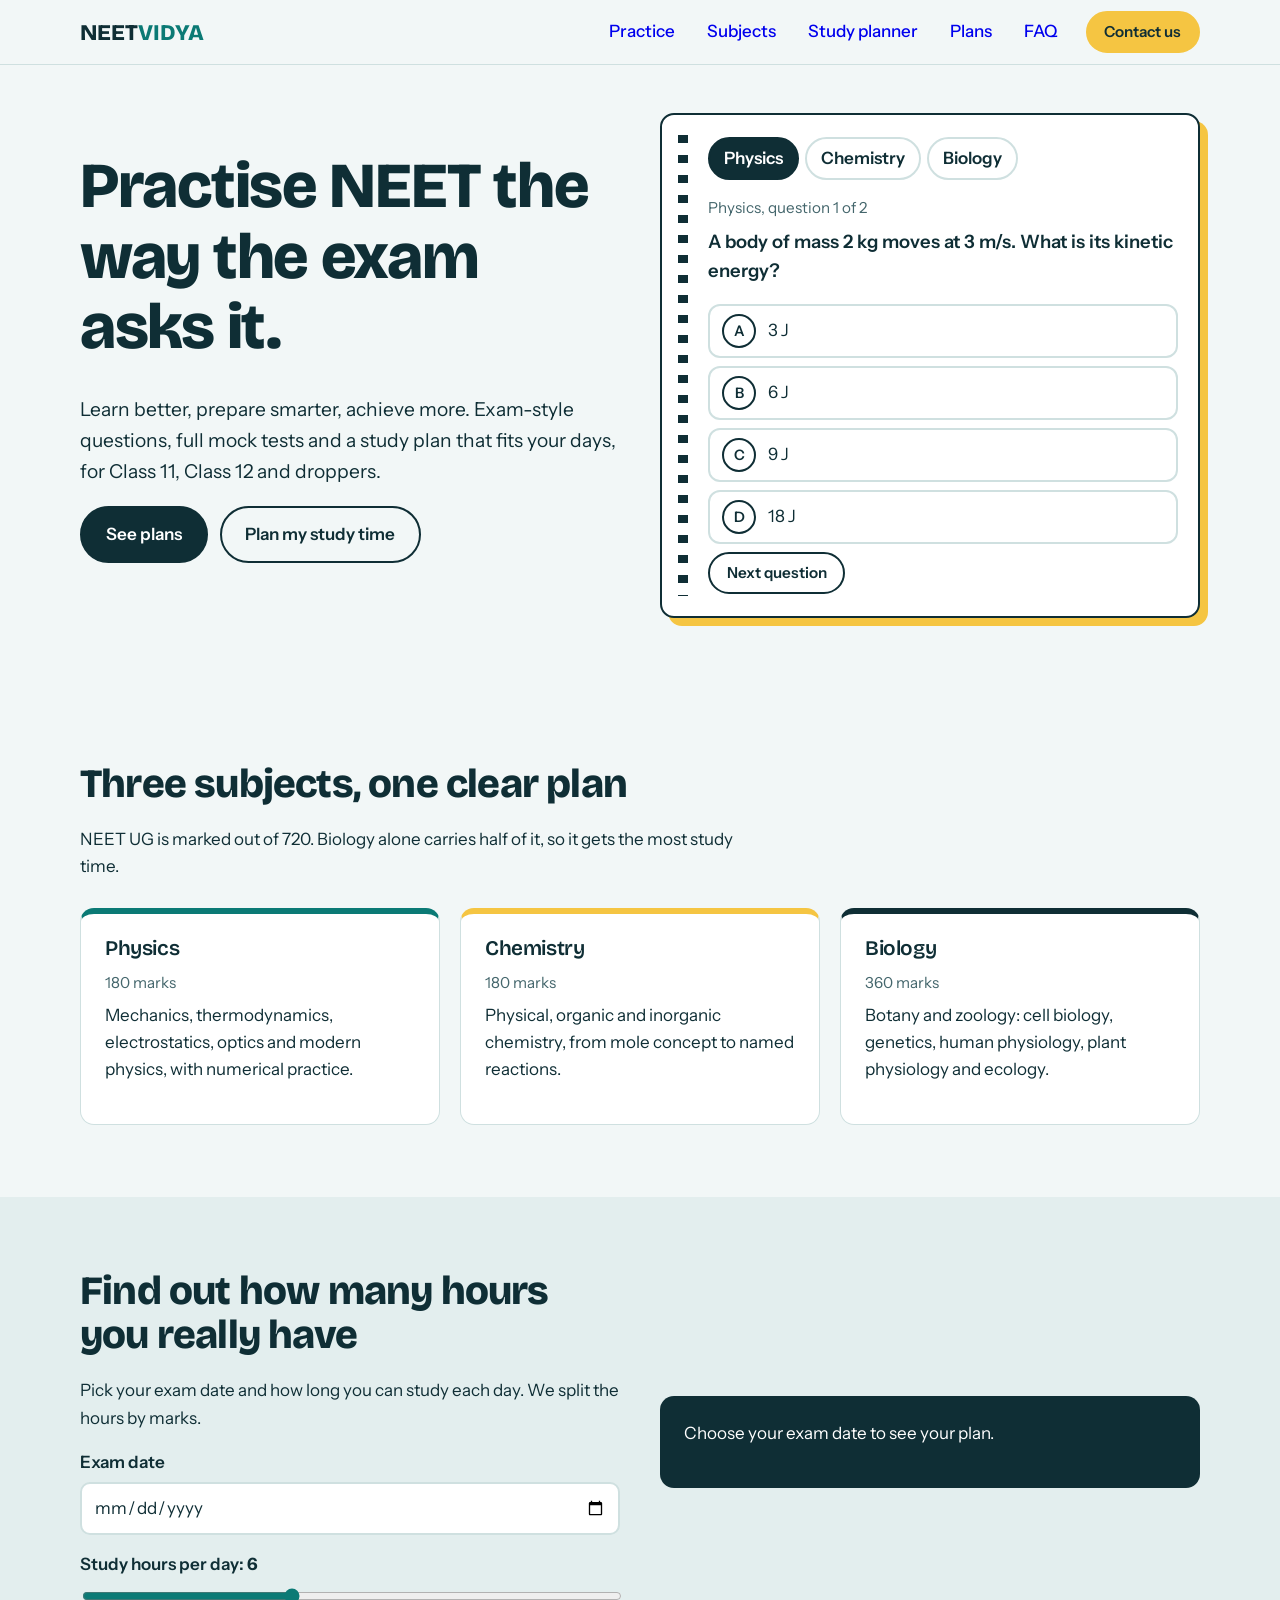
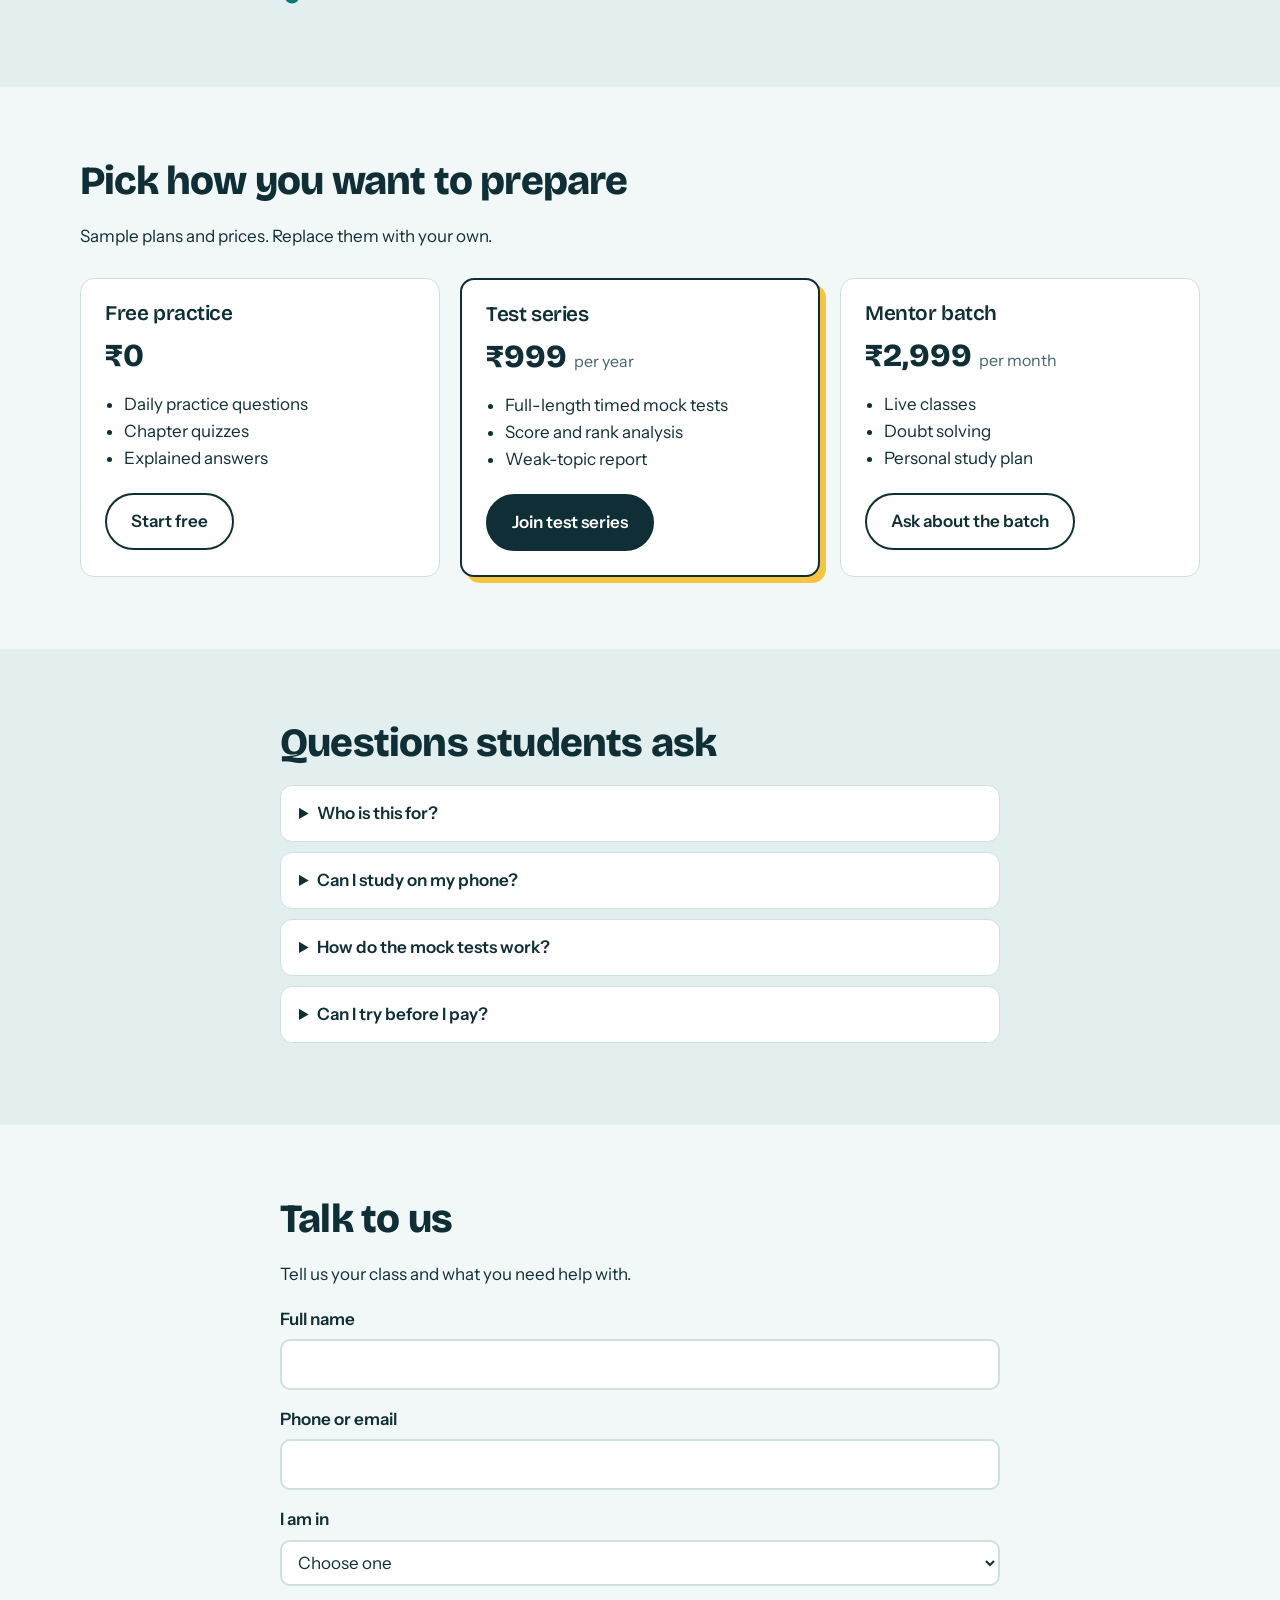
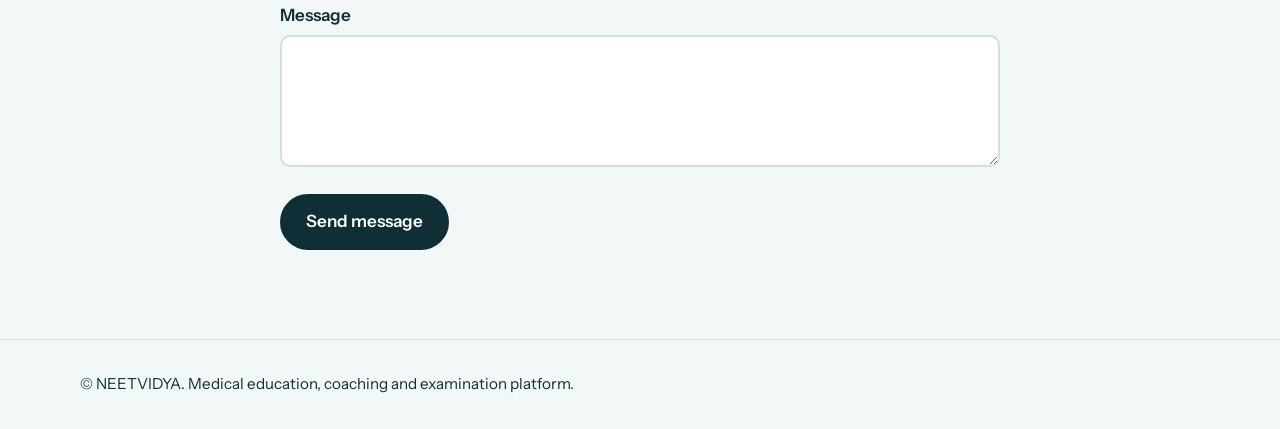
==== index.html @ ad106284 "first commit" ====
<!doctype html>
<html lang="en">
<head>
<meta charset="utf-8">
<meta name="viewport" content="width=device-width, initial-scale=1">
<title>NEETVIDYA | NEET practice, mock tests and study planner</title>
<meta name="description" content="Medical entrance prep: exam-style NEET questions, mock tests and a study planner.">
<link rel="preconnect" href="https://fonts.googleapis.com">
<link rel="preconnect" href="https://fonts.gstatic.com" crossorigin>
<link href="https://fonts.googleapis.com/css2?family=Bricolage+Grotesque:opsz,wght@12..96,600;12..96,800&family=Instrument+Sans:wght@400;500;600&display=swap" rel="stylesheet">
<link rel="stylesheet" href="style.css">
</head>
<body>
<a class="skip" href="#practice">Skip to content</a>
<header class="top"><div class="wrap bar">
  <a class="logo" href="#">NEET<span>VIDYA</span></a>
  <button id="menu" class="burger" aria-expanded="false" aria-controls="nav">Menu</button>
  <nav id="nav" aria-label="Main">
    <a href="#practice">Practice</a><a href="#subjects">Subjects</a><a href="#planner">Study planner</a><a href="#plans">Plans</a><a href="#faq">FAQ</a>
    <a class="btn pen sm" href="#contact">Contact us</a>
  </nav>
</div></header>

<main>
<section id="practice" class="hero"><div class="wrap grid2">
  <div>
    <h1>Practise NEET the way the exam asks it.</h1>
    <p class="lead">Learn better, prepare smarter, achieve more. Exam-style questions, full mock tests and a study plan that fits your days, for Class 11, Class 12 and droppers.</p>
    <p class="cta"><a class="btn" href="#plans">See plans</a> <a class="btn alt" href="#planner">Plan my study time</a></p>
  </div>
  <div class="omr">
    <div class="tabs" role="group" aria-label="Choose a subject">
      <button type="button" aria-pressed="true">Physics</button>
      <button type="button" aria-pressed="false">Chemistry</button>
      <button type="button" aria-pressed="false">Biology</button>
    </div>
    <p id="qno" class="meta"></p>
    <p id="qtext" class="q"></p>
    <div id="opts"></div>
    <div id="fb" class="fb" role="status" hidden></div>
    <button id="next" class="btn alt sm" type="button" hidden>Next question</button>
  </div>
</div></section>

<section id="subjects"><div class="wrap">
  <h2>Three subjects, one clear plan</h2>
  <p>NEET UG is marked out of 720. Biology alone carries half of it, so it gets the most study time.</p>
  <div class="cards3">
    <article class="card c1"><h3>Physics</h3><p class="meta">180 marks</p><p>Mechanics, thermodynamics, electrostatics, optics and modern physics, with numerical practice.</p></article>
    <article class="card c2"><h3>Chemistry</h3><p class="meta">180 marks</p><p>Physical, organic and inorganic chemistry, from mole concept to named reactions.</p></article>
    <article class="card c3"><h3>Biology</h3><p class="meta">360 marks</p><p>Botany and zoology: cell biology, genetics, human physiology, plant physiology and ecology.</p></article>
  </div>
</div></section>

<section id="planner" class="tint"><div class="wrap grid2">
  <div>
    <h2>Find out how many hours you really have</h2>
    <p>Pick your exam date and how long you can study each day. We split the hours by marks.</p>
    <form id="plan">
      <label for="date">Exam date</label>
      <input id="date" name="date" type="date">
      <label for="hours">Study hours per day: <b id="hv">6</b></label>
      <input id="hours" name="hours" type="range" min="1" max="14" value="6">
    </form>
  </div>
  <div class="panel" id="planout" aria-live="polite"></div>
</div></section>

<section id="plans"><div class="wrap">
  <h2>Pick how you want to prepare</h2>
  <p>Sample plans and prices. Replace them with your own.</p>
  <div class="cards3">
    <article class="card"><h3>Free practice</h3><p class="price">₹0</p><ul><li>Daily practice questions</li><li>Chapter quizzes</li><li>Explained answers</li></ul><a class="btn alt" href="#contact">Start free</a></article>
    <article class="card pick"><h3>Test series</h3><p class="price">₹999 <small>per year</small></p><ul><li>Full-length timed mock tests</li><li>Score and rank analysis</li><li>Weak-topic report</li></ul><a class="btn" href="#contact">Join test series</a></article>
    <article class="card"><h3>Mentor batch</h3><p class="price">₹2,999 <small>per month</small></p><ul><li>Live classes</li><li>Doubt solving</li><li>Personal study plan</li></ul><a class="btn alt" href="#contact">Ask about the batch</a></article>
  </div>
</div></section>

<section id="faq" class="tint"><div class="wrap narrow">
  <h2>Questions students ask</h2>
  <details><summary>Who is this for?</summary><p>Students in Class 11 and 12, and droppers who are preparing for NEET UG.</p></details>
  <details><summary>Can I study on my phone?</summary><p>Yes. Every page works on phones, tablets and laptops.</p></details>
  <details><summary>How do the mock tests work?</summary><p>They are timed and follow the exam pattern, so you practise pacing as well as answers.</p></details>
  <details><summary>Can I try before I pay?</summary><p>Yes. Free practice questions are open to everyone, with no sign-up.</p></details>
</div></section>

<section id="contact"><div class="wrap narrow">
  <h2>Talk to us</h2>
  <p>Tell us your class and what you need help with.</p>
  <form id="contactform" novalidate>
    <label for="fullname">Full name</label><input id="fullname" name="fullname" required autocomplete="name">
    <label for="phone">Phone or email</label><input id="phone" name="phone" required autocomplete="tel">
    <label for="goal">I am in</label>
    <select id="goal" name="goal" required><option value="">Choose one</option><option>Class 11</option><option>Class 12</option><option>Dropper</option></select>
    <label for="msg">Message</label><textarea id="msg" name="msg" rows="4"></textarea>
    <button class="btn" type="submit">Send message</button>
    <p id="sent" role="status"></p>
  </form>
</div></section>
</main>

<footer><div class="wrap">© <span id="yr"></span> NEETVIDYA. Medical education, coaching and examination platform.</div></footer>
<script src="script.js" defer></script>
</body>
</html>
---- style.css ----
:root{--ink:#0f2e35;--paper:#f2f7f7;--teal:#0b7a75;--pencil:#f5c542;--bad:#b3261e;--good:#1b7a4b;--line:#cfe0e0}
*{box-sizing:border-box}
html{scroll-behavior:smooth;scroll-padding-top:76px}
body{margin:0;font:400 1.0625rem/1.6 "Instrument Sans",system-ui,sans-serif;color:var(--ink);background:var(--paper)}
h1,h2,h3{font-family:"Bricolage Grotesque",system-ui,sans-serif;line-height:1.1;margin:0 0 .5em;letter-spacing:-.02em}
h1{font-size:clamp(2.3rem,6vw,4rem);font-weight:800}
h2{font-size:clamp(1.7rem,4vw,2.5rem);font-weight:800}
h3{font-size:1.3rem;font-weight:600}
p{margin:0 0 1em;max-width:62ch}
.wrap{width:min(1120px,92%);margin-inline:auto}
.narrow{max-width:720px}
section{padding:72px 0}
.tint{background:#e3eeee}
:focus-visible{outline:3px solid var(--teal);outline-offset:3px}
.skip{position:absolute;left:-999px}.skip:focus{left:8px;top:8px;background:#fff;padding:8px;z-index:20}
.meta{color:#44666c;font-size:.95rem;margin-bottom:.4em}

/* header */
.top{position:sticky;top:0;z-index:10;background:rgba(242,247,247,.95);backdrop-filter:blur(6px);border-bottom:1px solid var(--line)}
.bar{display:flex;align-items:center;justify-content:space-between;min-height:64px;flex-wrap:wrap}
.logo{font:800 1.4rem "Bricolage Grotesque",sans-serif;text-decoration:none;color:var(--ink)}.logo span{color:var(--teal)}
nav{display:none;width:100%;flex-direction:column;gap:4px;padding-bottom:12px}
nav.open{display:flex}
nav a:not(.btn){padding:10px 4px;text-decoration:none;font-weight:500}
nav a:not(.btn):hover{color:var(--teal)}
.burger{font:inherit;font-weight:600;background:none;border:2px solid var(--ink);border-radius:999px;padding:6px 16px;cursor:pointer;color:var(--ink)}

/* buttons */
.btn{display:inline-block;font:inherit;font-weight:600;padding:.75em 1.4em;border-radius:999px;border:2px solid var(--ink);background:var(--ink);color:#fff;text-decoration:none;cursor:pointer;text-align:center}
.btn:hover{background:var(--teal);border-color:var(--teal);color:#fff}
.btn.alt{background:transparent;color:var(--ink)}.btn.alt:hover{background:var(--ink);border-color:var(--ink);color:#fff}
.btn.pen{background:var(--pencil);border-color:var(--pencil);color:var(--ink)}.btn.pen:hover{background:var(--ink);border-color:var(--ink);color:#fff}
.btn.sm{padding:.45em 1.1em;font-size:.95rem}
.cta{display:flex;flex-wrap:wrap;gap:12px}

/* hero + OMR card */
.hero{padding-top:48px}
.grid2{display:grid;gap:40px;align-items:center}
.lead{font-size:1.2rem}
.omr{position:relative;background:#fff;border:2px solid var(--ink);border-radius:14px;padding:22px 20px 22px 46px;box-shadow:8px 8px 0 var(--pencil)}
.omr::before{content:"";position:absolute;left:16px;top:20px;bottom:20px;width:10px;background:repeating-linear-gradient(var(--ink) 0 8px,transparent 8px 20px)}
.tabs{display:flex;gap:6px;flex-wrap:wrap;margin-bottom:16px}
.tabs button{font:inherit;font-weight:600;padding:6px 14px;border-radius:999px;border:2px solid var(--line);background:#fff;color:var(--ink);cursor:pointer}
.tabs button[aria-pressed=true]{background:var(--ink);border-color:var(--ink);color:#fff}
.q{font-weight:600;font-size:1.15rem}
.opt{display:flex;gap:12px;align-items:center;width:100%;text-align:left;padding:8px 12px;margin:8px 0;border:2px solid var(--line);border-radius:12px;background:#fff;font:inherit;color:var(--ink);cursor:pointer}
.opt:hover:not(:disabled){border-color:var(--teal)}
.opt:disabled{cursor:default;color:var(--ink)}
.opt i{flex:none;width:34px;height:34px;display:grid;place-items:center;border:2px solid var(--ink);border-radius:50%;font:600 .9rem "Instrument Sans",sans-serif}
.opt.sel i{background:var(--ink);color:#fff}
.opt.ok{border-color:var(--good)}.opt.ok i{background:var(--good);border-color:var(--good);color:#fff}
.opt.no{border-color:var(--bad)}.opt.no i{background:var(--bad);border-color:var(--bad);color:#fff}
.fb{margin:12px 0;padding:12px 14px;background:#eef6f6;border-radius:10px}

/* cards */
.cards3{display:grid;gap:20px;margin-top:28px}
.card{background:#fff;border:1px solid var(--line);border-radius:14px;padding:24px}
.c1{border-top:6px solid var(--teal)}.c2{border-top:6px solid var(--pencil)}.c3{border-top:6px solid var(--ink)}
.card.pick{border:2px solid var(--ink);box-shadow:6px 6px 0 var(--pencil)}
.price{font:800 2rem "Bricolage Grotesque",sans-serif;margin-bottom:.5em}.price small{font:400 1rem "Instrument Sans",sans-serif;color:#44666c}
.card ul{padding-left:1.1em;margin:0 0 1.2em}

/* planner */
form label{display:block;font-weight:600;margin:16px 0 6px}
input,select,textarea{width:100%;font:inherit;padding:10px 12px;border:2px solid var(--line);border-radius:10px;background:#fff;color:var(--ink)}
input[type=range]{padding:0;accent-color:var(--teal)}
#contactform .btn{margin-top:18px}
.panel{background:var(--ink);color:#fff;border-radius:14px;padding:24px}
.panel p{max-width:none}
.row{display:grid;grid-template-columns:80px 1fr 56px;gap:12px;align-items:center;margin:10px 0}
.bar2,.row .bar{height:12px;background:#ffffff26;border-radius:6px;overflow:hidden}.row .bar b{display:block;height:100%;background:var(--pencil)}
.panel small{opacity:.8}

/* faq, footer */
details{background:#fff;border:1px solid var(--line);border-radius:12px;padding:14px 18px;margin:10px 0}
summary{font-weight:600;cursor:pointer}
details p{margin:10px 0 0}
#sent{margin-top:14px;font-weight:600;color:var(--good)}
footer{padding:32px 0;border-top:1px solid var(--line);font-size:.95rem}

@media(min-width:820px){
  .burger{display:none}
  nav{display:flex;flex-direction:row;align-items:center;gap:24px;width:auto;padding:0}
  .grid2{grid-template-columns:1fr 1fr}
  .cards3{grid-template-columns:repeat(3,1fr)}
}
@media(prefers-reduced-motion:reduce){html{scroll-behavior:auto}}
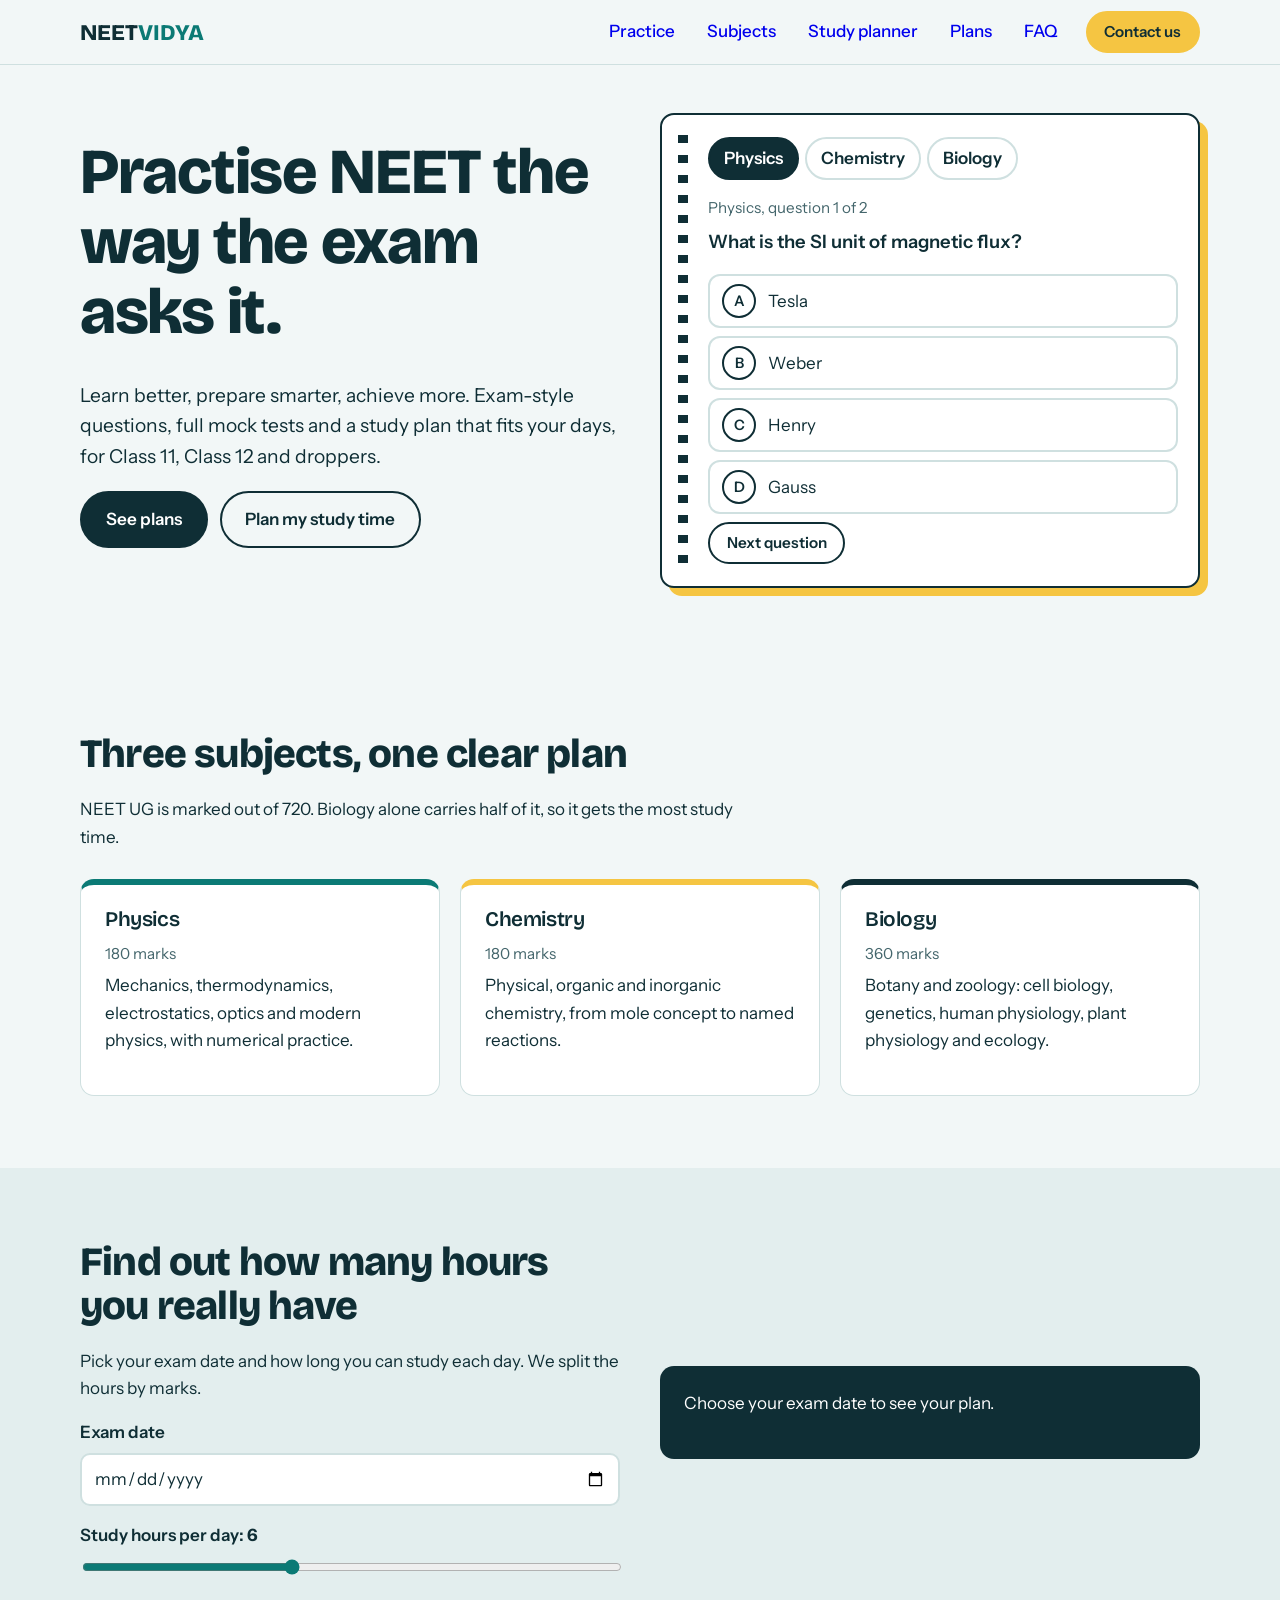
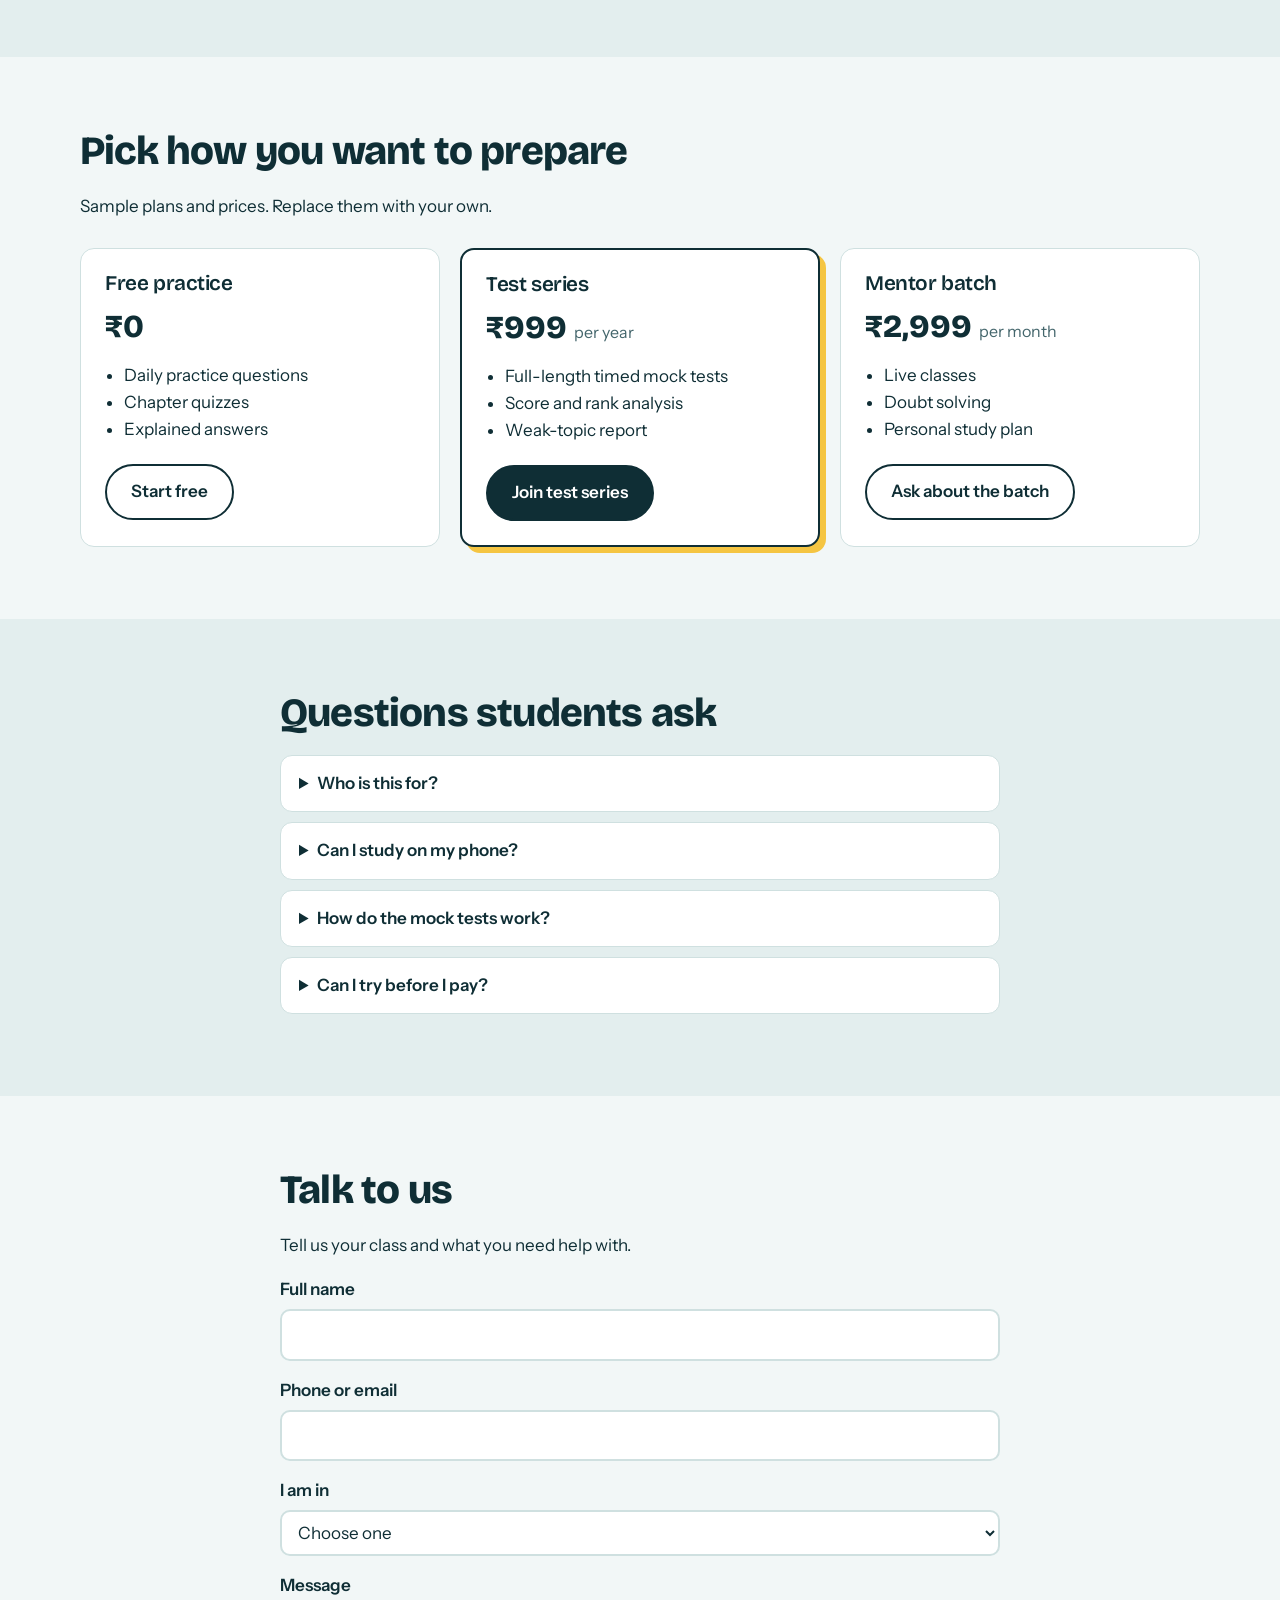
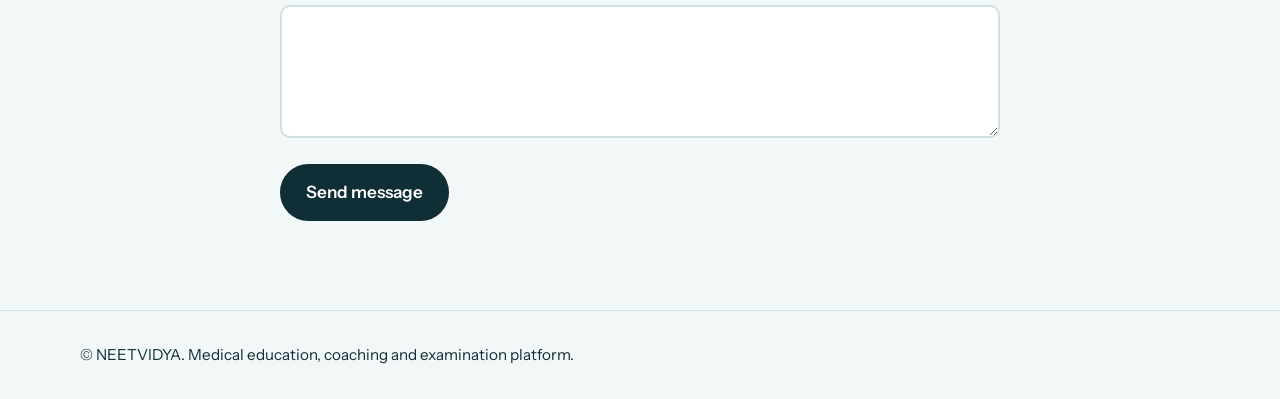
==== commit de5f0ada: "add files" ====
--- a/index.html
+++ b/index.html
@@ -100,6 +100,7 @@
 </main>
 
 <footer><div class="wrap">© <span id="yr"></span> NEETVIDYA. Medical education, coaching and examination platform.</div></footer>
+<script src="questions.js" defer></script>
 <script src="script.js" defer></script>
 </body>
 </html>
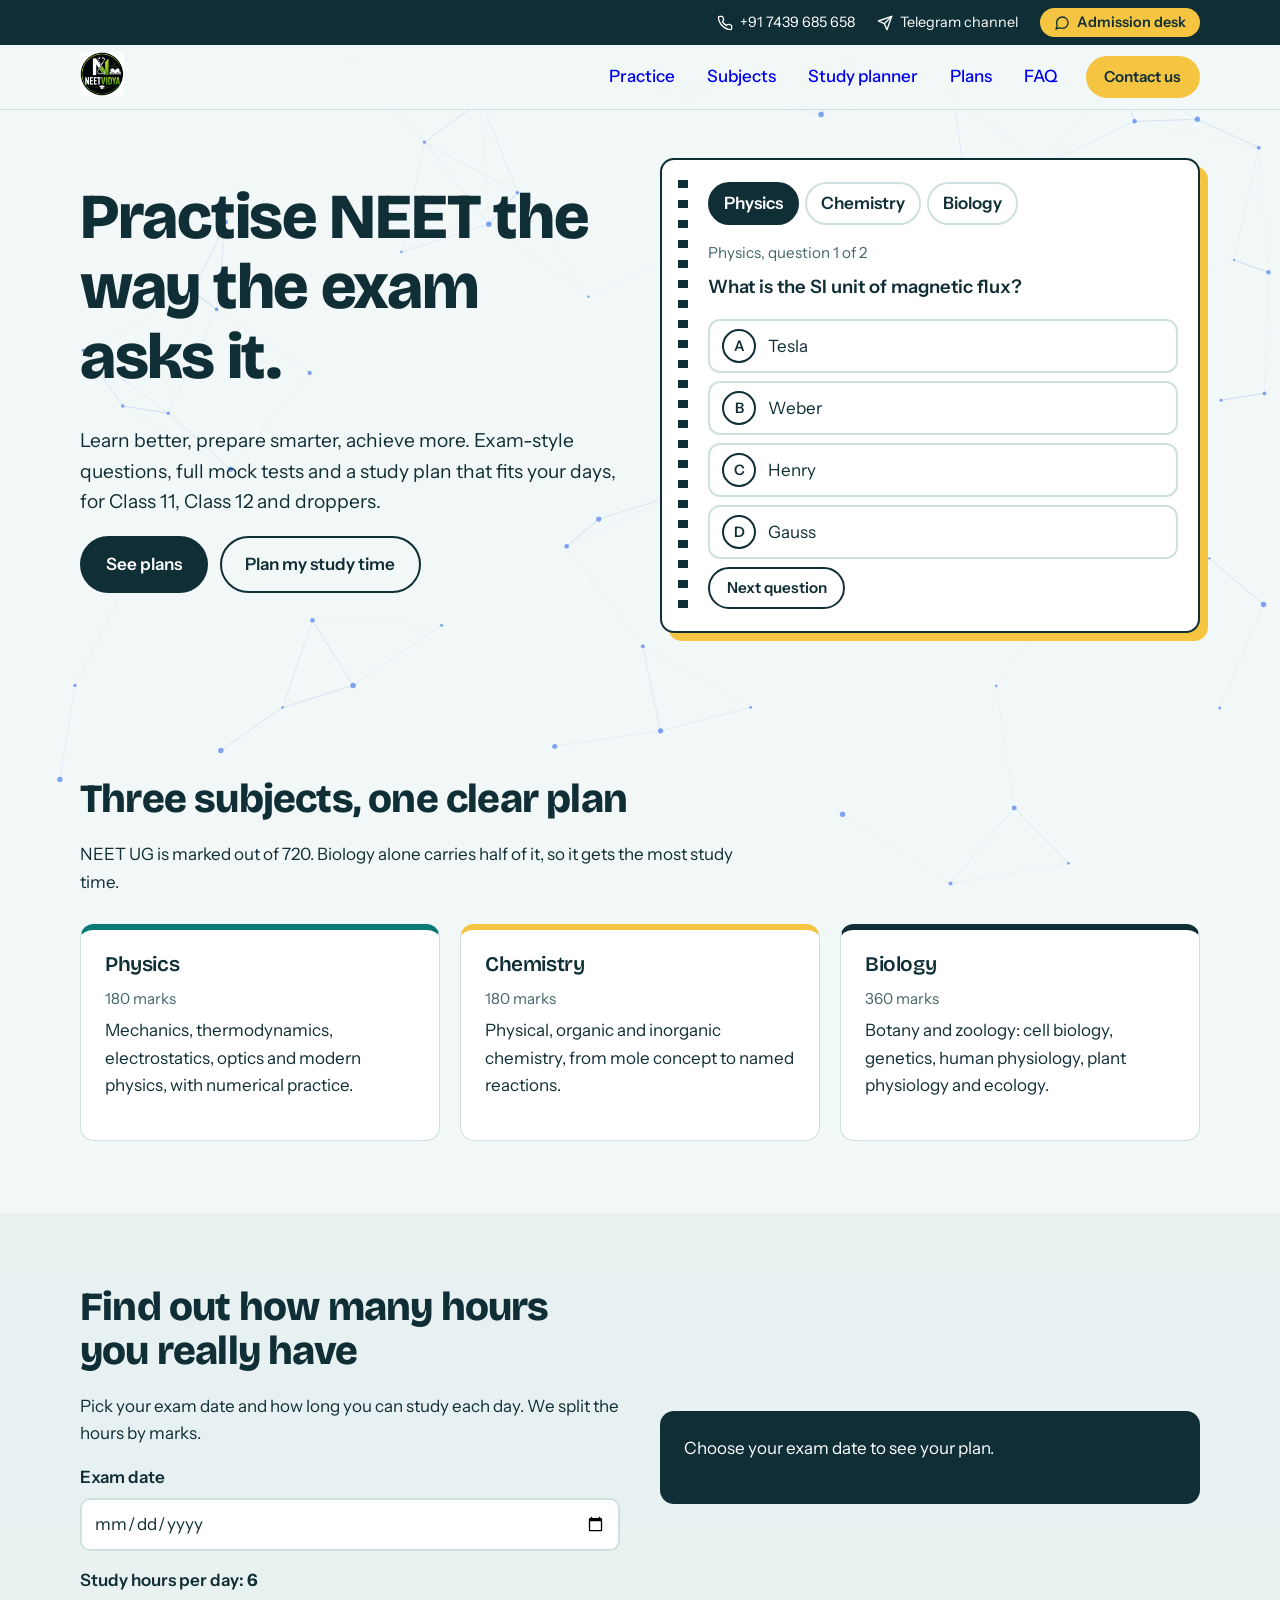
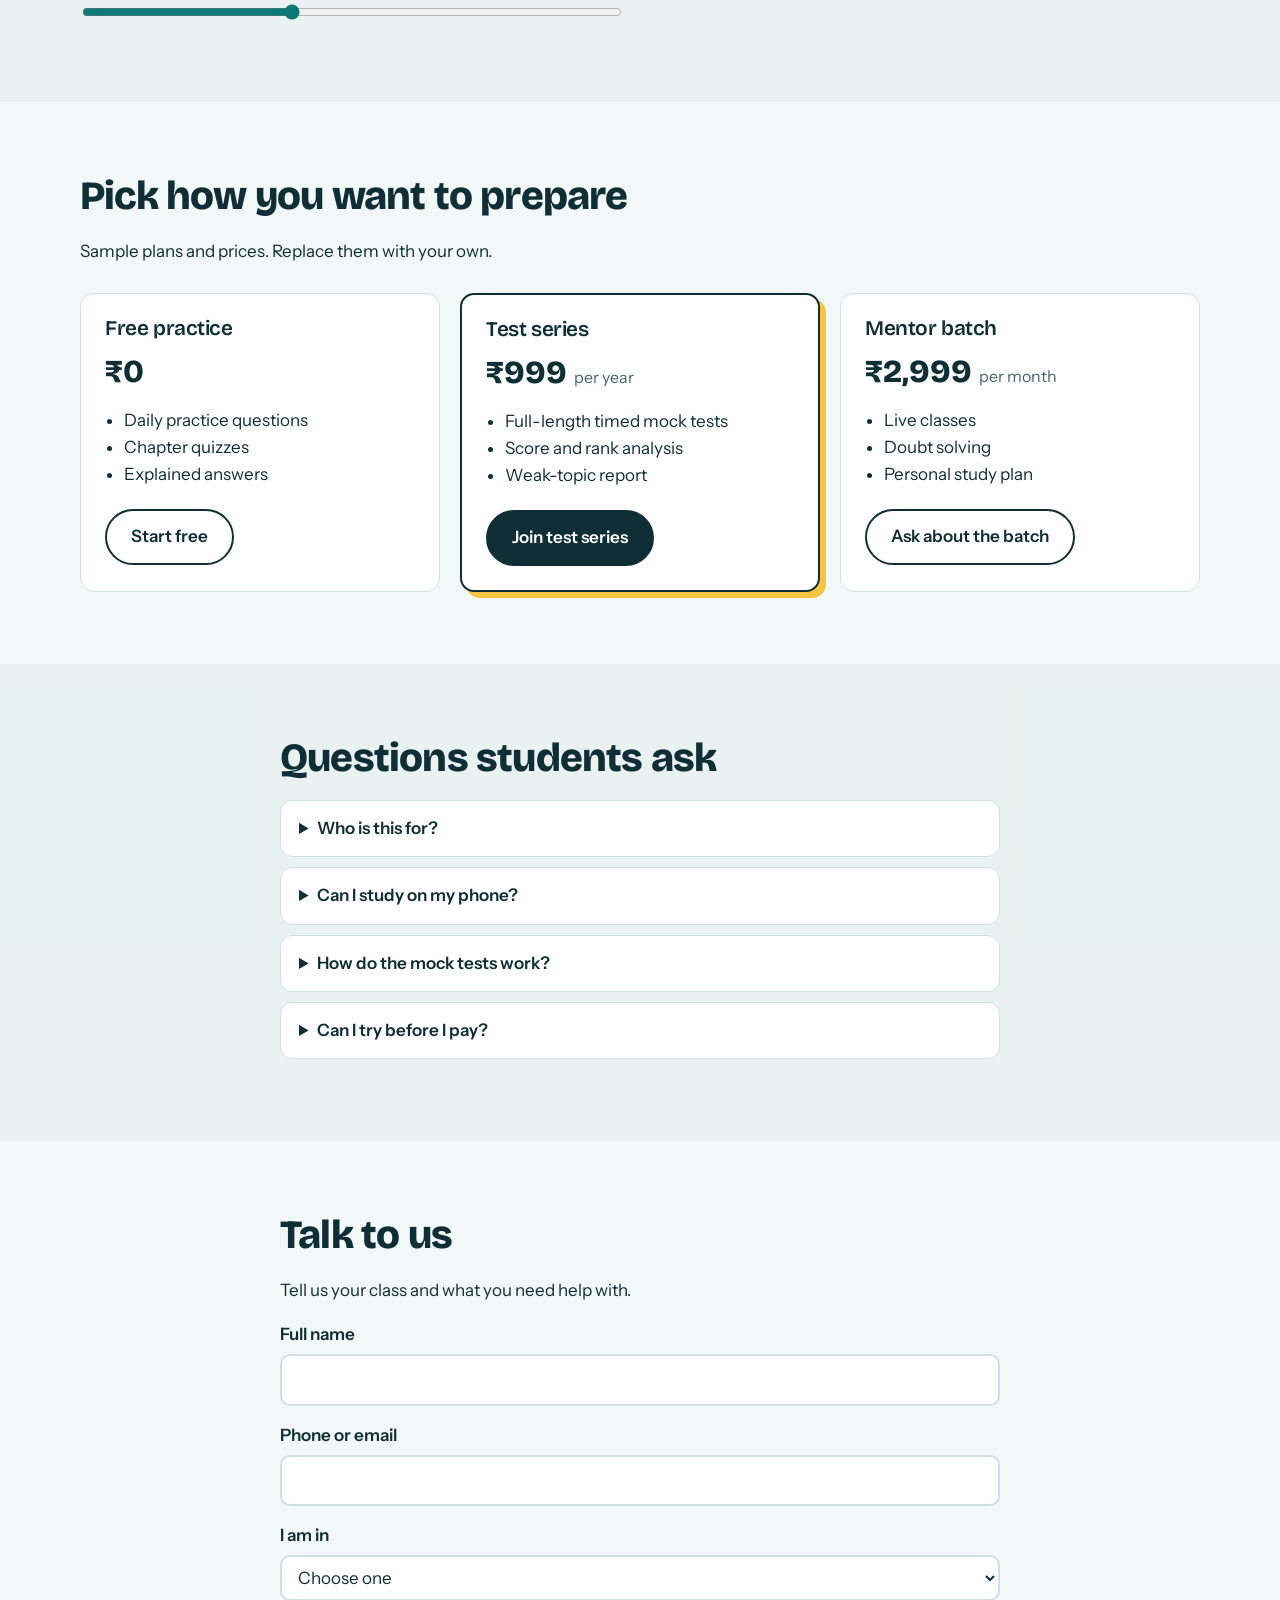
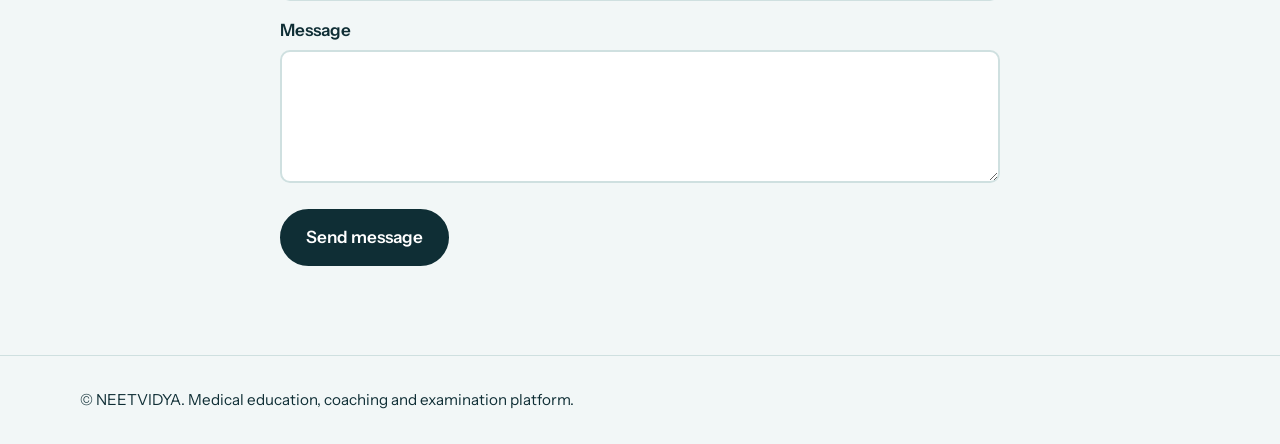
==== commit 17de156f: "Add Contact bar" ====
--- a/index.html
+++ b/index.html
@@ -11,9 +11,24 @@
 <link rel="stylesheet" href="style.css">
 </head>
 <body>
+  <canvas id="bg" aria-hidden="true"></canvas>
 <a class="skip" href="#practice">Skip to content</a>
+<div class="topbar"><div class="wrap">
+  <a href="tel:+91 7439 685 658">
+    <svg class="ic" viewBox="0 0 24 24" aria-hidden="true"><path d="M22 16.92v3a2 2 0 0 1-2.18 2 19.79 19.79 0 0 1-8.63-3.07 19.5 19.5 0 0 1-6-6 19.79 19.79 0 0 1-3.07-8.67A2 2 0 0 1 4.11 2h3a2 2 0 0 1 2 1.72 12.84 12.84 0 0 0 .7 2.81 2 2 0 0 1-.45 2.11L8.09 9.91a16 16 0 0 0 6 6l1.27-1.27a2 2 0 0 1 2.11-.45 12.84 12.84 0 0 0 2.81.7A2 2 0 0 1 22 16.92z"/></svg>
+    <span>+91  7439 685 658</span>
+  </a>
+  <a href="https://t.me/neetvidya720official" target="_blank" rel="noopener">
+    <svg class="ic" viewBox="0 0 24 24" aria-hidden="true"><line x1="22" y1="2" x2="11" y2="13"/><polygon points="22 2 15 22 11 13 2 9 22 2"/></svg>
+    <span>Telegram channel</span>
+  </a>
+  <a class="adm" href="https://wa.me/91 7439 685 658?text=Hello%20NEETVIDYA%2C%20I%20want%20to%20know%20about%20admission." target="_blank" rel="noopener">
+    <svg class="ic" viewBox="0 0 24 24" aria-hidden="true"><path d="M21 11.5a8.38 8.38 0 0 1-.9 3.8 8.5 8.5 0 0 1-7.6 4.7 8.38 8.38 0 0 1-3.8-.9L3 21l1.9-5.7a8.38 8.38 0 0 1-.9-3.8 8.5 8.5 0 0 1 4.7-7.6 8.38 8.38 0 0 1 3.8-.9h.5a8.48 8.48 0 0 1 8 8v.5z"/></svg>
+    <span>Admission desk</span>
+  </a>
+</div></div>
 <header class="top"><div class="wrap bar">
-  <a class="logo" href="#">NEET<span>VIDYA</span></a>
+  <a class="logo" href="#"><img src="logo1.jpeg" alt="NEETVIDYA" height="44"></a>
   <button id="menu" class="burger" aria-expanded="false" aria-controls="nav">Menu</button>
   <nav id="nav" aria-label="Main">
     <a href="#practice">Practice</a><a href="#subjects">Subjects</a><a href="#planner">Study planner</a><a href="#plans">Plans</a><a href="#faq">FAQ</a>
@@ -46,7 +61,7 @@
   <h2>Three subjects, one clear plan</h2>
   <p>NEET UG is marked out of 720. Biology alone carries half of it, so it gets the most study time.</p>
   <div class="cards3">
-    <article class="card c1"><h3>Physics</h3><p class="meta">180 marks</p><p>Mechanics, thermodynamics, electrostatics, optics and modern physics, with numerical practice.</p></article>
+    <article id="phy" class="card c1"><h3>Physics</h3><p class="meta">180 marks</p><p>Mechanics, thermodynamics, electrostatics, optics and modern physics, with numerical practice.</p></article>
     <article class="card c2"><h3>Chemistry</h3><p class="meta">180 marks</p><p>Physical, organic and inorganic chemistry, from mole concept to named reactions.</p></article>
     <article class="card c3"><h3>Biology</h3><p class="meta">360 marks</p><p>Botany and zoology: cell biology, genetics, human physiology, plant physiology and ecology.</p></article>
   </div>
--- a/style.css
+++ b/style.css
@@ -10,7 +10,7 @@
 .wrap{width:min(1120px,92%);margin-inline:auto}
 .narrow{max-width:720px}
 section{padding:72px 0}
-.tint{background:#e3eeee}
+.tint{background:rgba(227,238,238,.65)}
 :focus-visible{outline:3px solid var(--teal);outline-offset:3px}
 .skip{position:absolute;left:-999px}.skip:focus{left:8px;top:8px;background:#fff;padding:8px;z-index:20}
 .meta{color:#44666c;font-size:.95rem;margin-bottom:.4em}
@@ -85,3 +85,20 @@
   .cards3{grid-template-columns:repeat(3,1fr)}
 }
 @media(prefers-reduced-motion:reduce){html{scroll-behavior:auto}}
+
+#phy:hover{
+  background-color: #f5c542;
+}
+/* Animated background */
+#bg{position:fixed;inset:0;width:100%;height:100%;z-index:-1;pointer-events:none}
+
+/* Top contact bar */
+.topbar{background:var(--ink);color:#fff;font-size:.9rem}
+.topbar .wrap{display:flex;flex-wrap:wrap;justify-content:center;align-items:center;gap:6px 22px;padding:8px 0}
+.topbar a{display:inline-flex;align-items:center;gap:7px;color:#fff;text-decoration:none;padding:2px 0}
+.topbar a:hover{color:var(--pencil)}
+.topbar .adm{background:var(--pencil);color:var(--ink);padding:3px 14px;border-radius:999px;font-weight:600}
+.topbar .adm:hover{background:#fff;color:var(--ink)}
+.topbar a:focus-visible{outline-color:#fff}
+.ic{width:16px;height:16px;fill:none;stroke:currentColor;stroke-width:2;stroke-linecap:round;stroke-linejoin:round;flex:none}
+@media(min-width:820px){.topbar .wrap{justify-content:flex-end}}
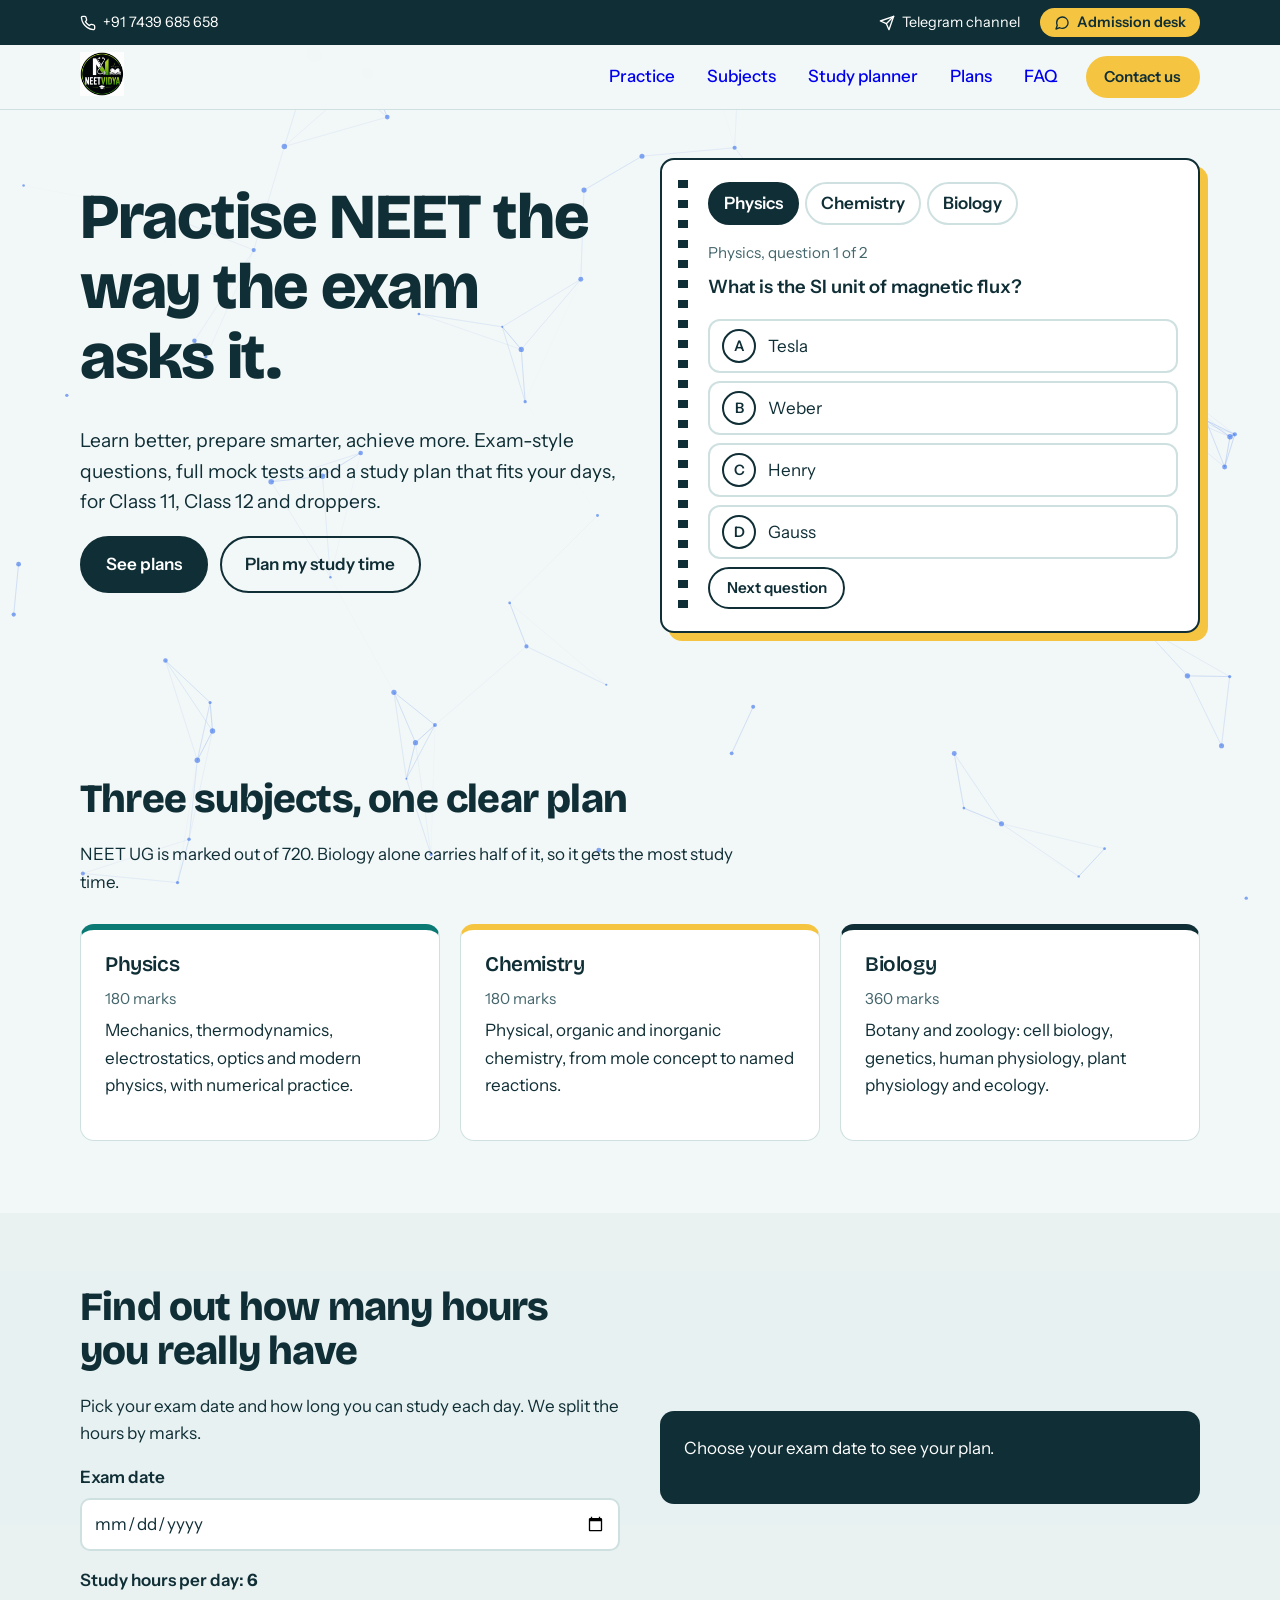
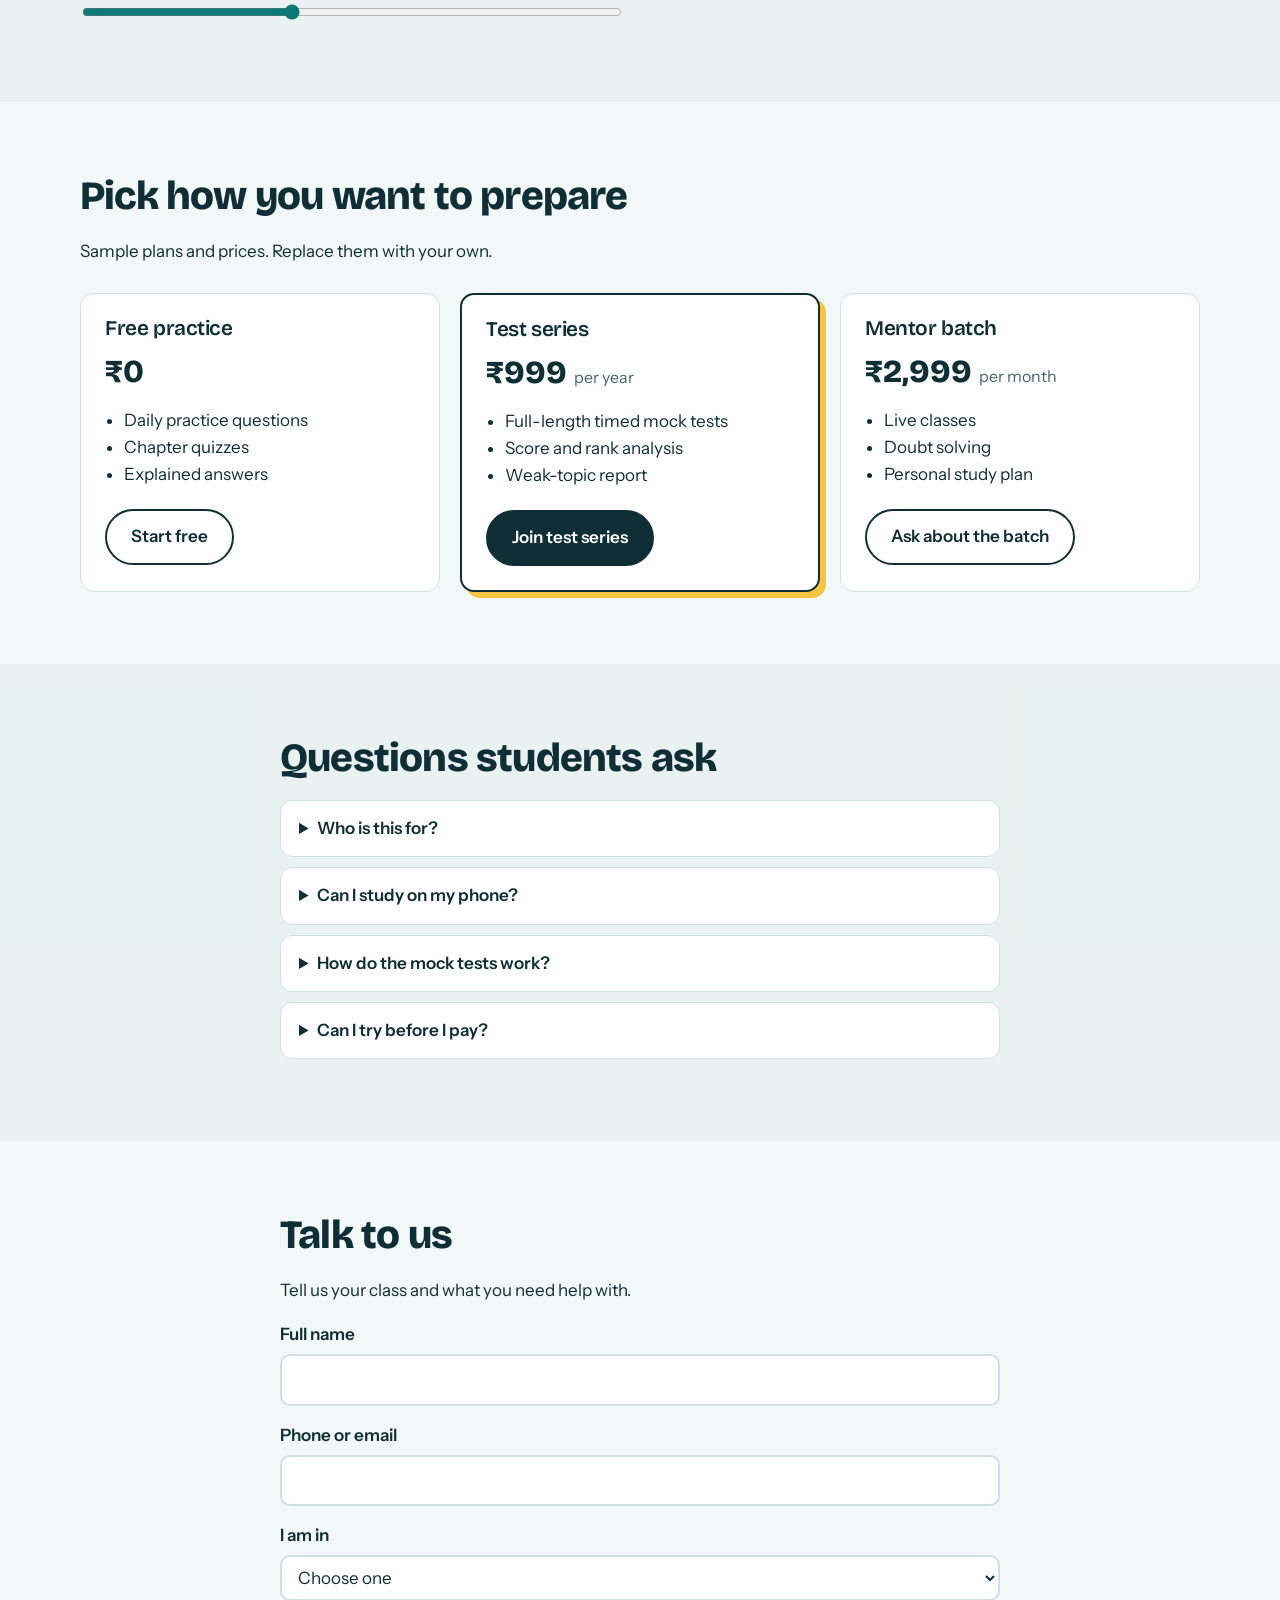
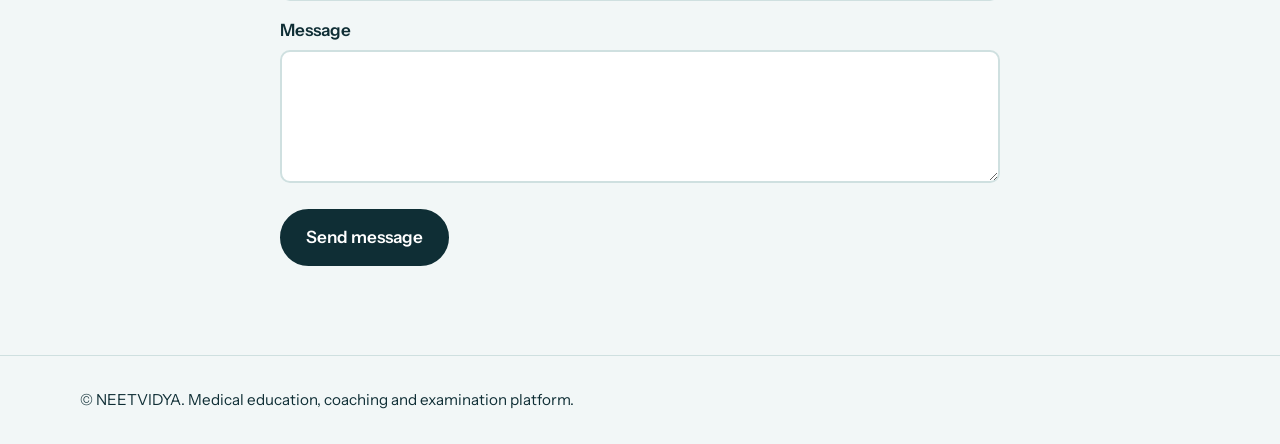
==== commit 78c30066: "addcontact" ====
--- a/index.html
+++ b/index.html
@@ -18,7 +18,7 @@
     <svg class="ic" viewBox="0 0 24 24" aria-hidden="true"><path d="M22 16.92v3a2 2 0 0 1-2.18 2 19.79 19.79 0 0 1-8.63-3.07 19.5 19.5 0 0 1-6-6 19.79 19.79 0 0 1-3.07-8.67A2 2 0 0 1 4.11 2h3a2 2 0 0 1 2 1.72 12.84 12.84 0 0 0 .7 2.81 2 2 0 0 1-.45 2.11L8.09 9.91a16 16 0 0 0 6 6l1.27-1.27a2 2 0 0 1 2.11-.45 12.84 12.84 0 0 0 2.81.7A2 2 0 0 1 22 16.92z"/></svg>
     <span>+91  7439 685 658</span>
   </a>
-  <a href="https://t.me/neetvidya720official" target="_blank" rel="noopener">
+  <a class="tg" href="https://t.me/neetvidya720official" target="_blank" rel="noopener" aria-label="Telegram channel">
     <svg class="ic" viewBox="0 0 24 24" aria-hidden="true"><line x1="22" y1="2" x2="11" y2="13"/><polygon points="22 2 15 22 11 13 2 9 22 2"/></svg>
     <span>Telegram channel</span>
   </a>
--- a/style.css
+++ b/style.css
@@ -94,11 +94,12 @@
 
 /* Top contact bar */
 .topbar{background:var(--ink);color:#fff;font-size:.9rem}
-.topbar .wrap{display:flex;flex-wrap:wrap;justify-content:center;align-items:center;gap:6px 22px;padding:8px 0}
+.topbar .wrap{display:flex;flex-wrap:wrap;justify-content:flex-start;align-items:center;gap:6px 20px;padding:8px 0}
 .topbar a{display:inline-flex;align-items:center;gap:7px;color:#fff;text-decoration:none;padding:2px 0}
+.topbar a:first-child{margin-right:auto}
 .topbar a:hover{color:var(--pencil)}
 .topbar .adm{background:var(--pencil);color:var(--ink);padding:3px 14px;border-radius:999px;font-weight:600}
 .topbar .adm:hover{background:#fff;color:var(--ink)}
 .topbar a:focus-visible{outline-color:#fff}
 .ic{width:16px;height:16px;fill:none;stroke:currentColor;stroke-width:2;stroke-linecap:round;stroke-linejoin:round;flex:none}
-@media(min-width:820px){.topbar .wrap{justify-content:flex-end}}+@media(max-width:560px){.tg span{display:none}}
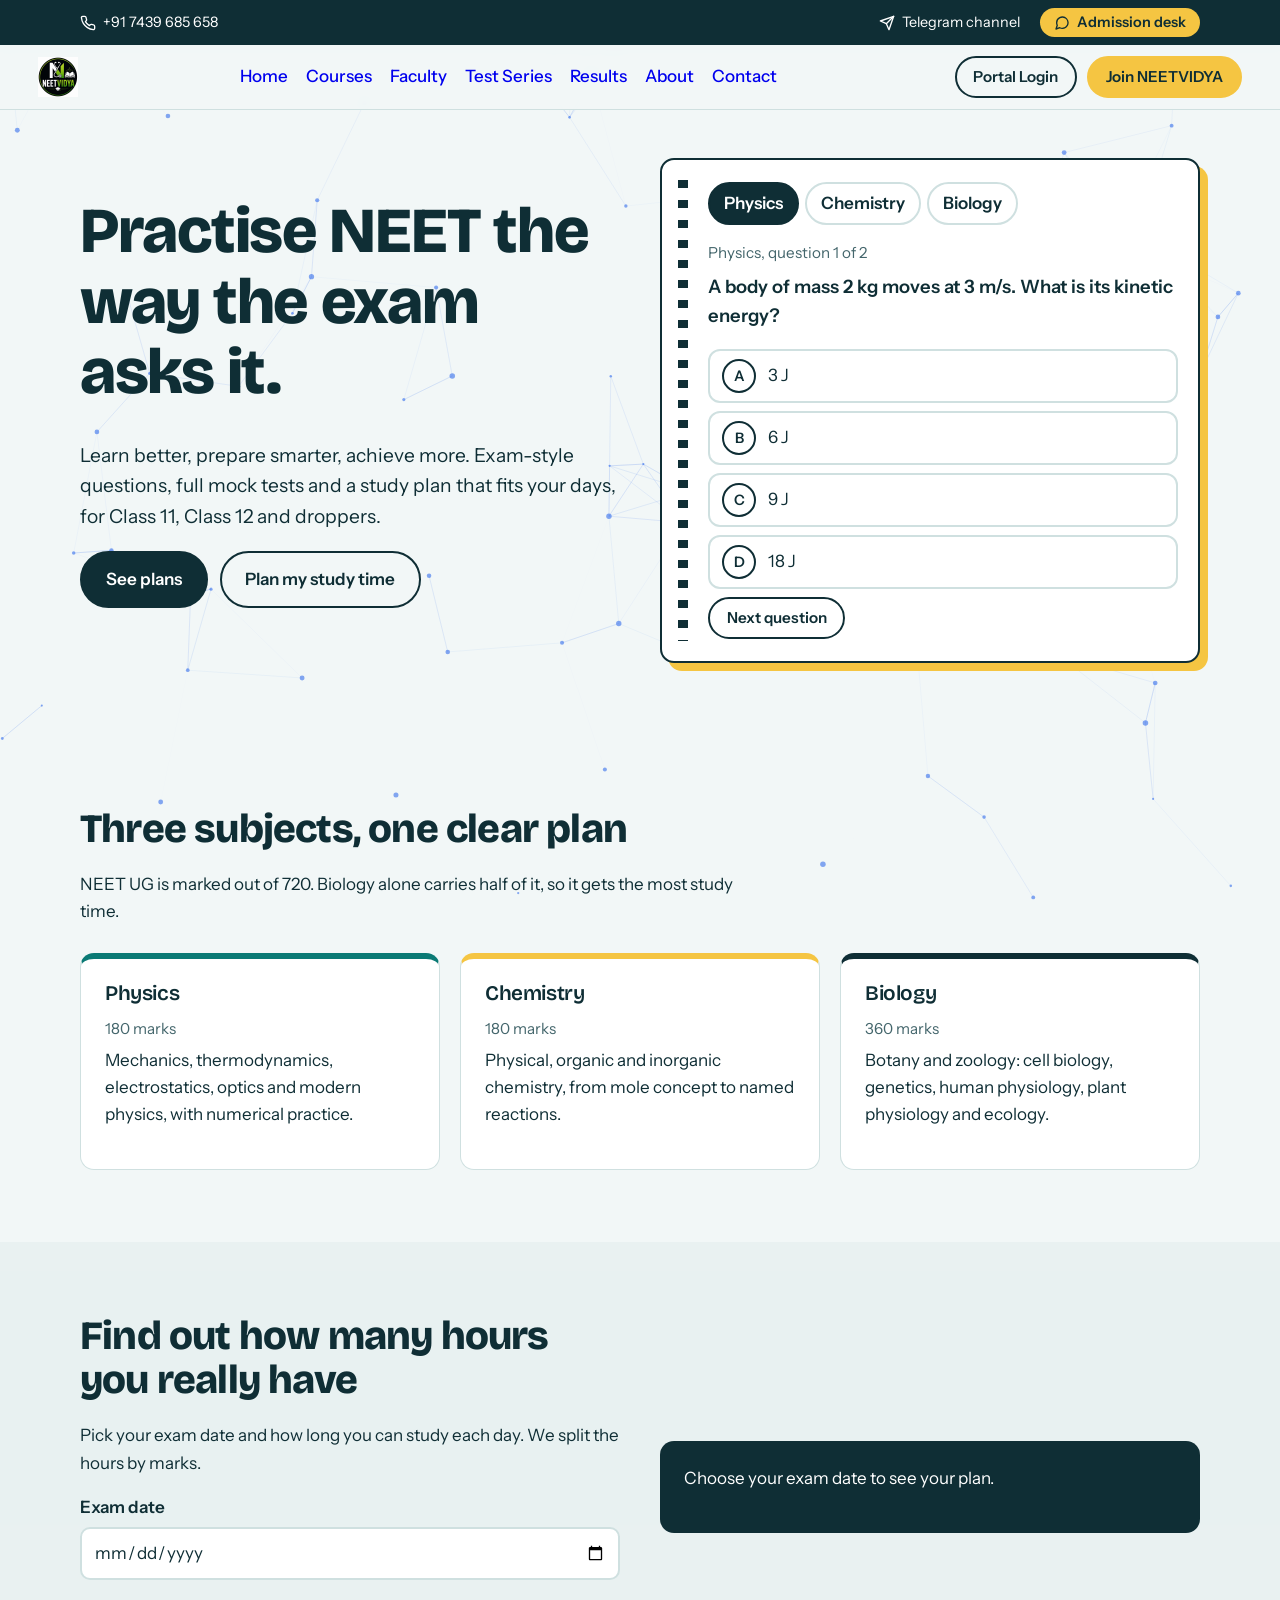
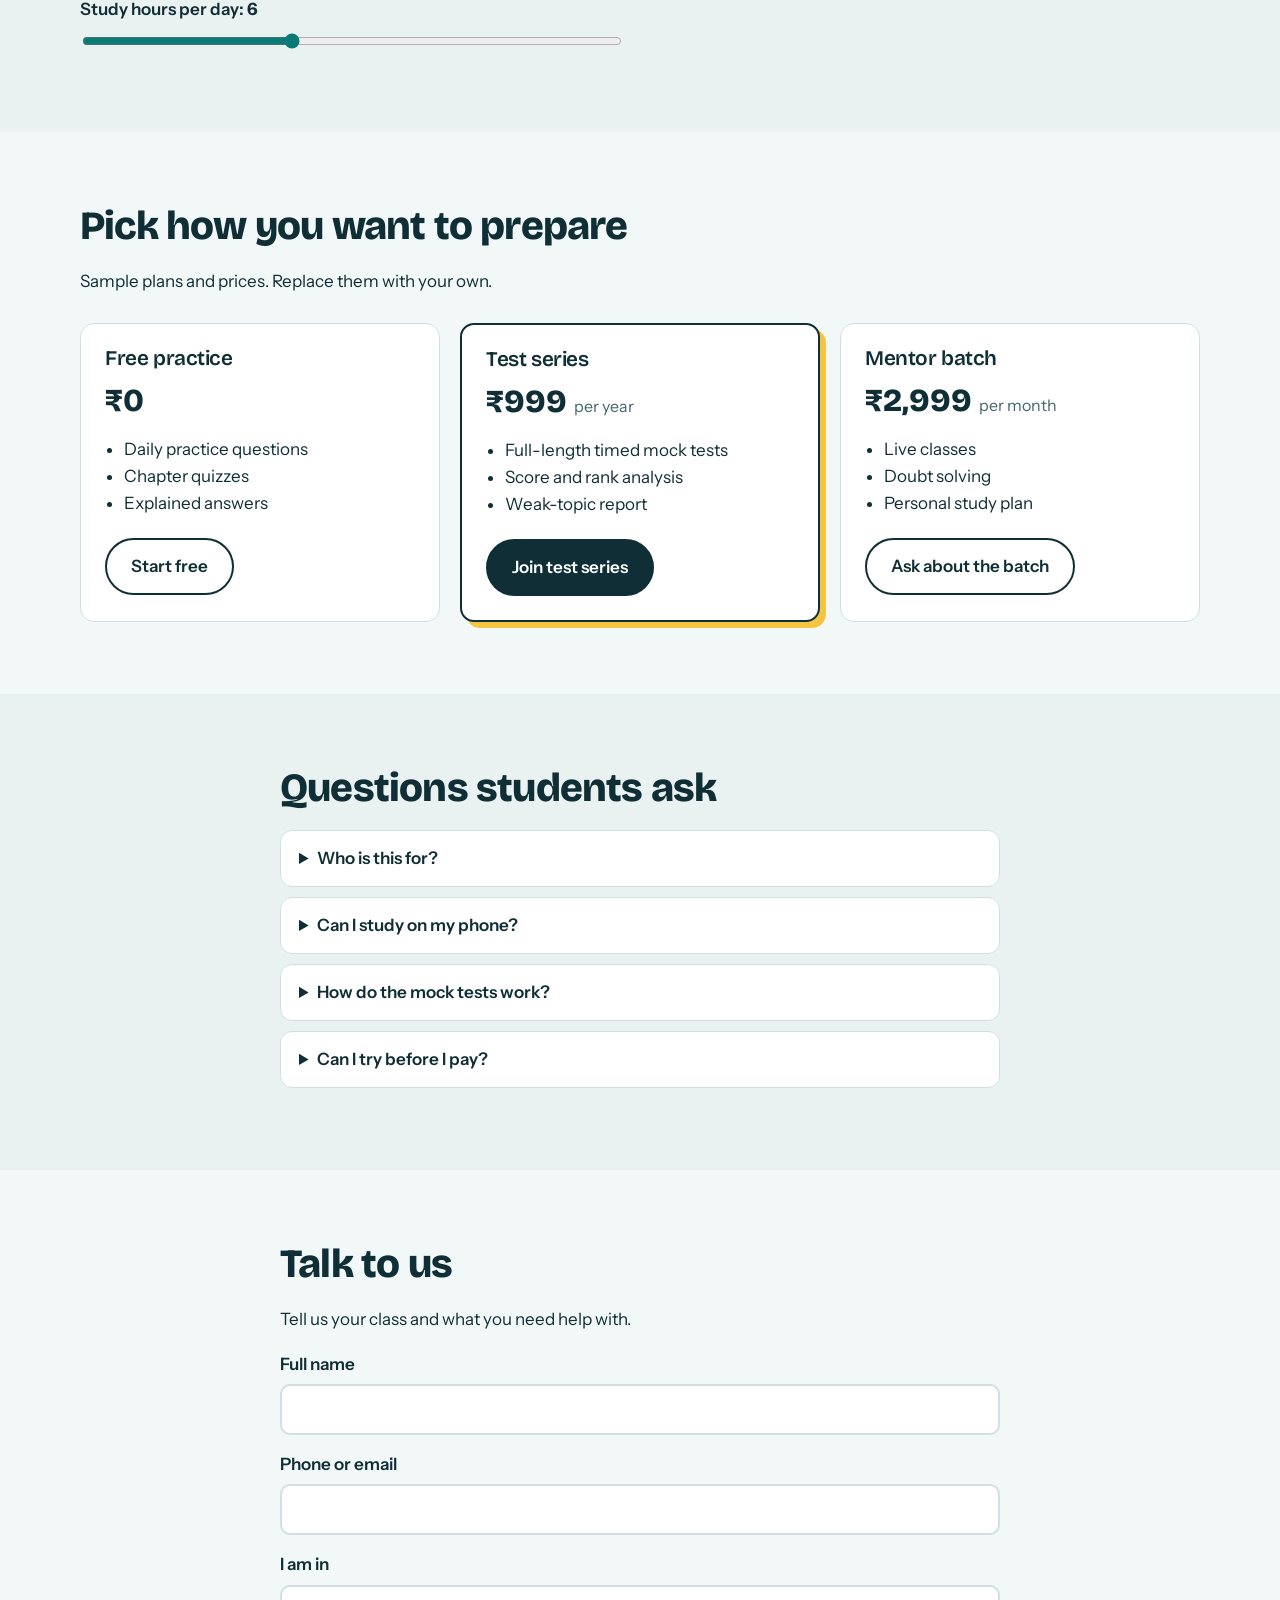
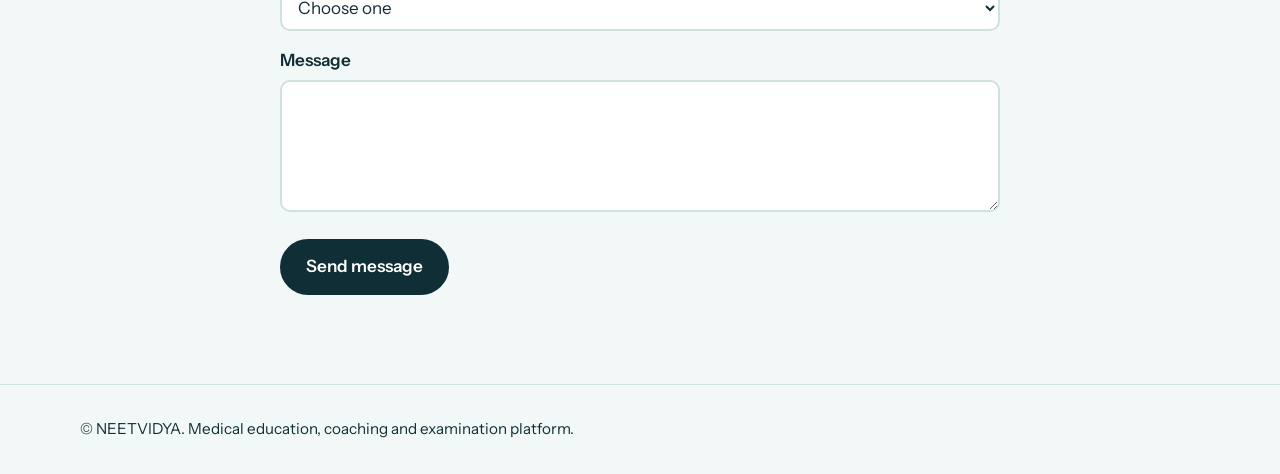
==== commit 613967e2: "add" ====
--- a/index.html
+++ b/index.html
@@ -28,11 +28,22 @@
   </a>
 </div></div>
 <header class="top"><div class="wrap bar">
-  <a class="logo" href="#"><img src="logo1.jpeg" alt="NEETVIDYA" height="44"></a>
+  <a class="logo" href="#top"><img src="logo1.jpeg" alt="NEETVIDYA"></a>
   <button id="menu" class="burger" aria-expanded="false" aria-controls="nav">Menu</button>
   <nav id="nav" aria-label="Main">
-    <a href="#practice">Practice</a><a href="#subjects">Subjects</a><a href="#planner">Study planner</a><a href="#plans">Plans</a><a href="#faq">FAQ</a>
-    <a class="btn pen sm" href="#contact">Contact us</a>
+    <ul class="links">
+      <li><a href="#top">Home</a></li>
+      <li><a href="courses.html">Courses</a></li>
+      <li><a href="#faculty">Faculty</a></li>
+      <li><a href="#plans">Test Series</a></li>
+      <li><a href="#results">Results</a></li>
+      <li><a href="#about">About</a></li>
+      <li><a href="#contact">Contact</a></li>
+    </ul>
+    <div class="acts">
+      <a class="btn alt sm" href="#">Portal Login</a>
+      <a class="btn pen sm" href="#contact">Join NEETVIDYA</a>
+    </div>
   </nav>
 </div></header>
 
--- a/style.css
+++ b/style.css
@@ -102,4 +102,26 @@
 .topbar .adm:hover{background:#fff;color:var(--ink)}
 .topbar a:focus-visible{outline-color:#fff}
 .ic{width:16px;height:16px;fill:none;stroke:currentColor;stroke-width:2;stroke-linecap:round;stroke-linejoin:round;flex:none}
-@media(max-width:560px){.tg span{display:none}}+@media(max-width:560px){.tg span{display:none}}
+
+/* New header */
+.top .wrap{width:min(1280px,94%)}
+.logo img{display:block;height:40px;width:auto}
+.top .burger{display:inline-block}
+.top nav{display:none;width:100%;flex-direction:column;align-items:stretch;gap:14px;padding:8px 0 16px}
+.top nav.open{display:flex}
+.links{list-style:none;margin:0;padding:0;display:flex;flex-direction:column}
+.top .links a{display:block;padding:11px 4px;text-decoration:none;font-weight:500;white-space:nowrap;border-bottom:1px solid var(--line)}
+.top .links a:hover,.top .links a[aria-current]{color:var(--teal)}
+.acts{display:flex;flex-wrap:wrap;gap:10px}
+.acts .btn{white-space:nowrap}
+
+@media(min-width:1180px){
+  .top .burger{display:none}
+  .top nav{display:flex;flex-direction:row;align-items:center;flex:1;width:auto;gap:16px;padding:0}
+  .links{flex-direction:row;gap:18px;margin-inline:auto}
+  .top .links a{border:0;padding:6px 0;position:relative}
+  .top .links a::after{content:"";position:absolute;left:0;right:0;bottom:0;height:2px;background:var(--teal);transform:scaleX(0);transition:transform .25s ease}
+  .top .links a:hover::after,.top .links a[aria-current]::after{transform:scaleX(1)}
+}
+@media(prefers-reduced-motion:reduce){.top .links a::after{transition:none}}
